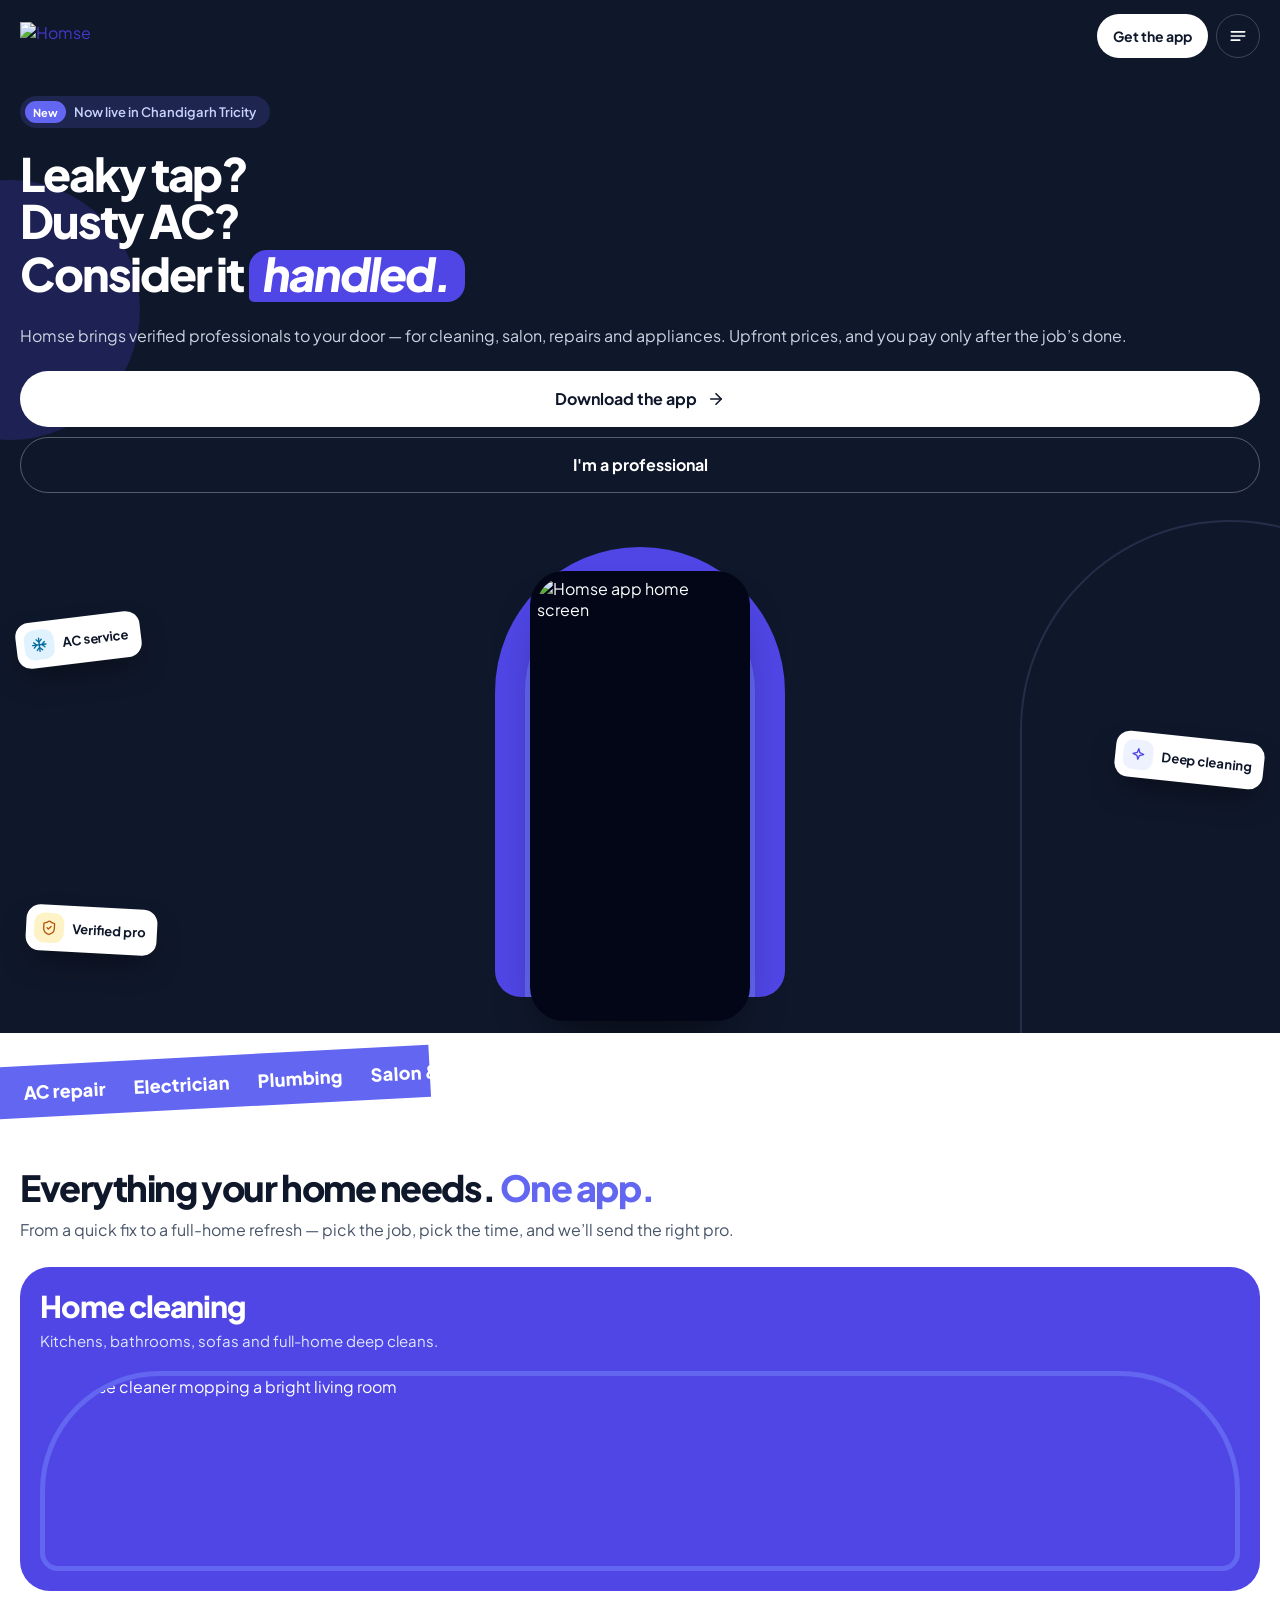
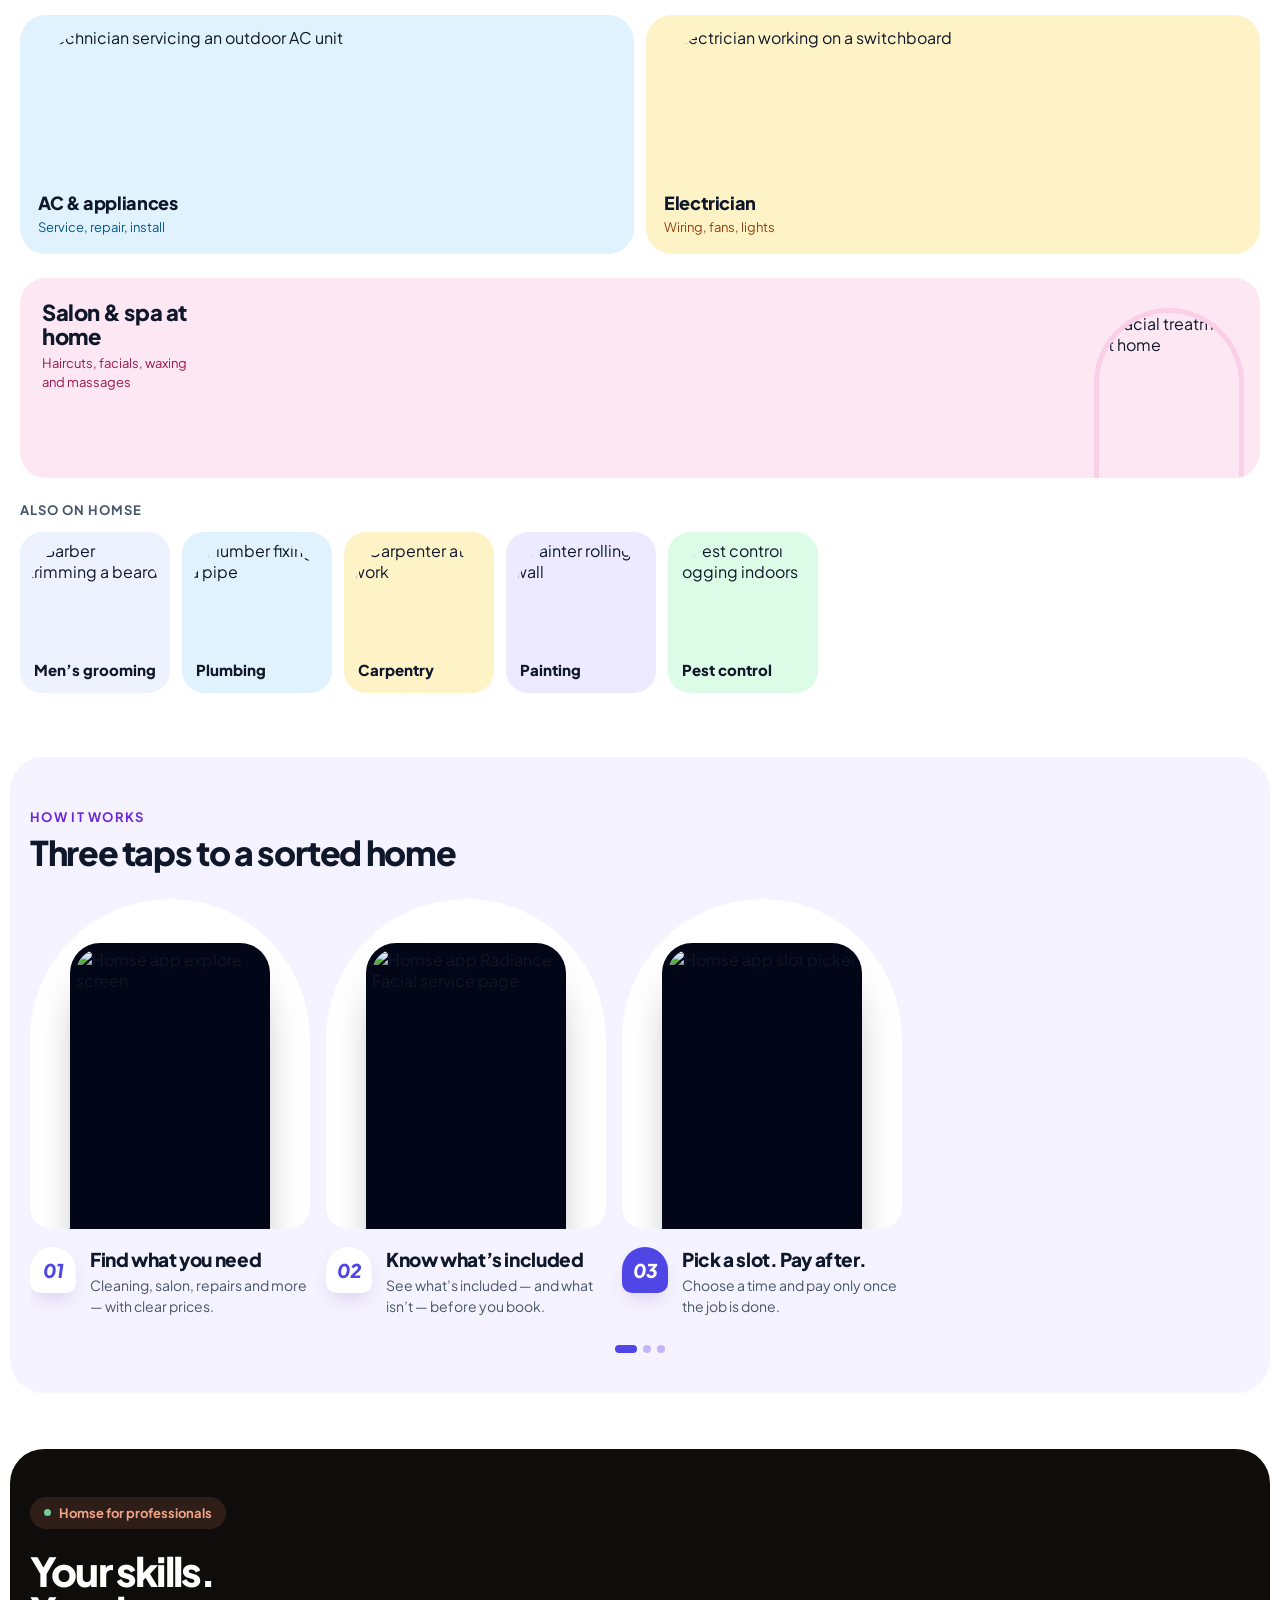
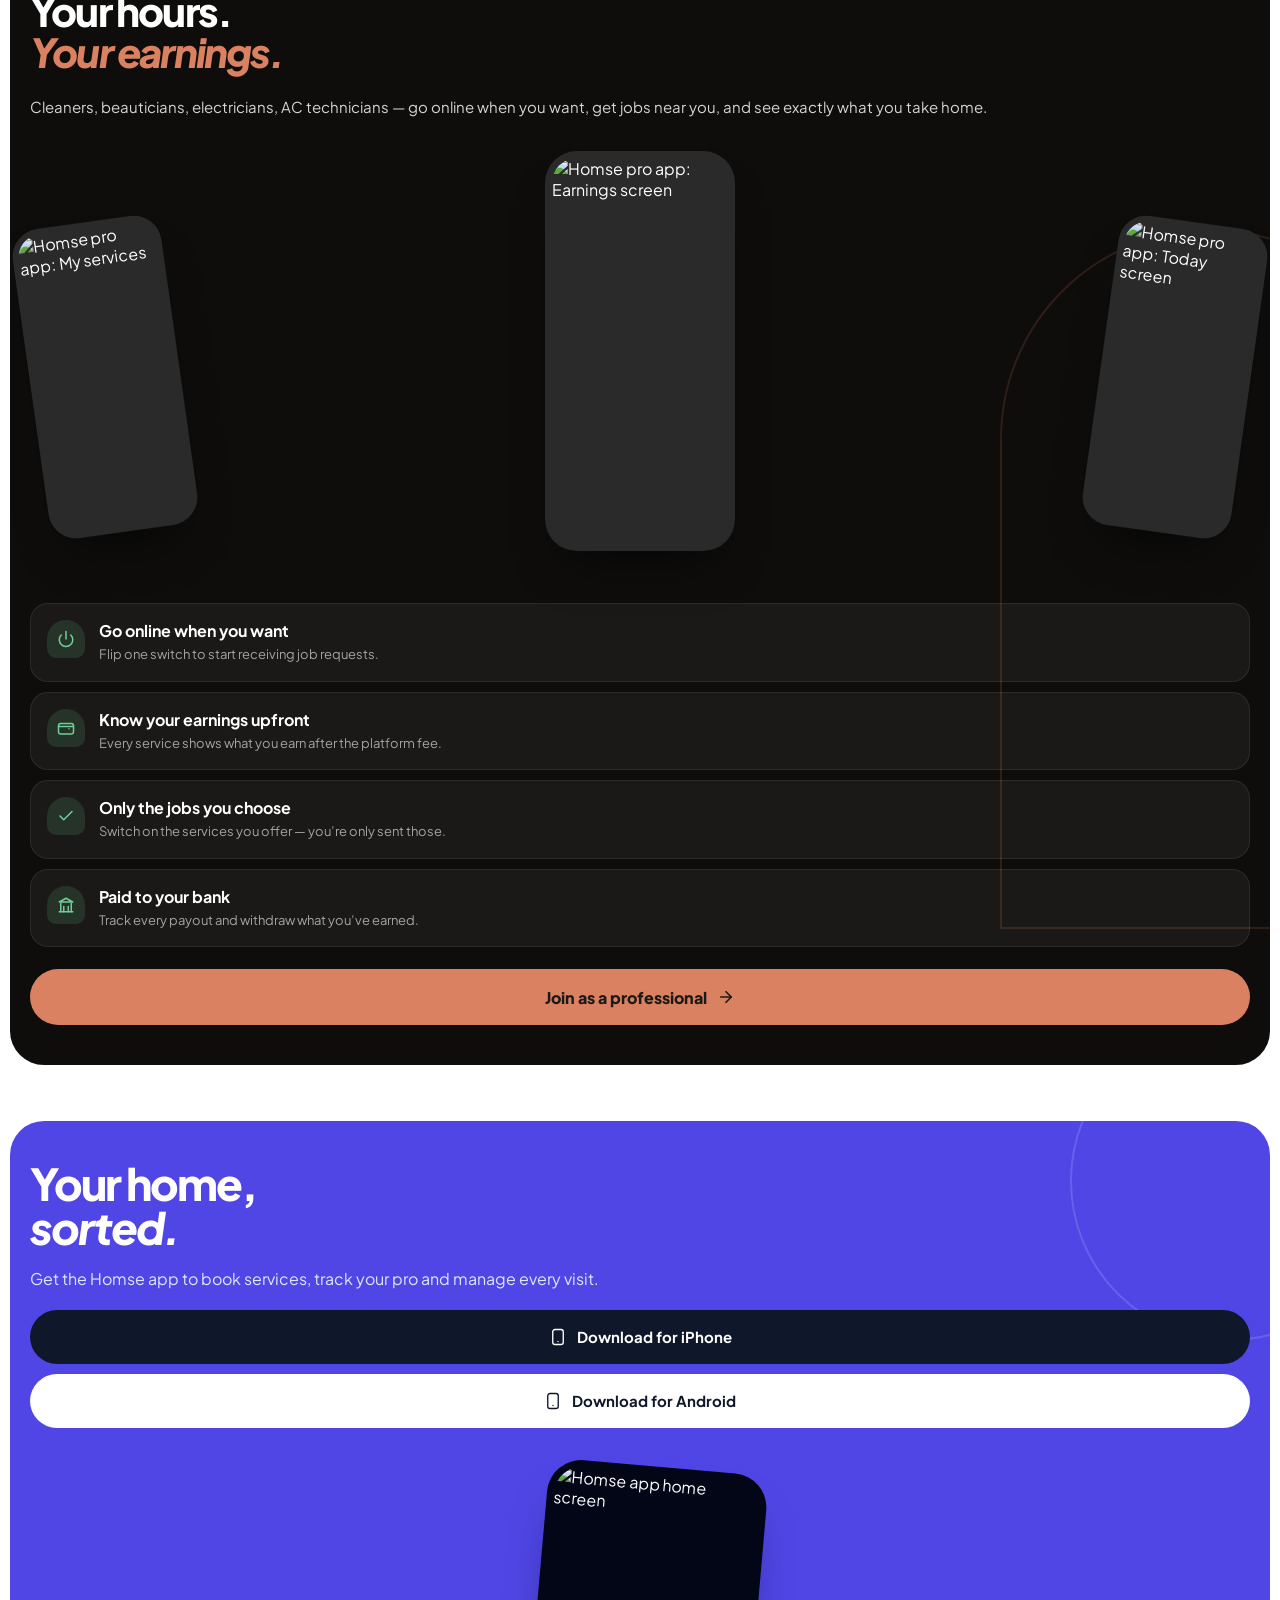
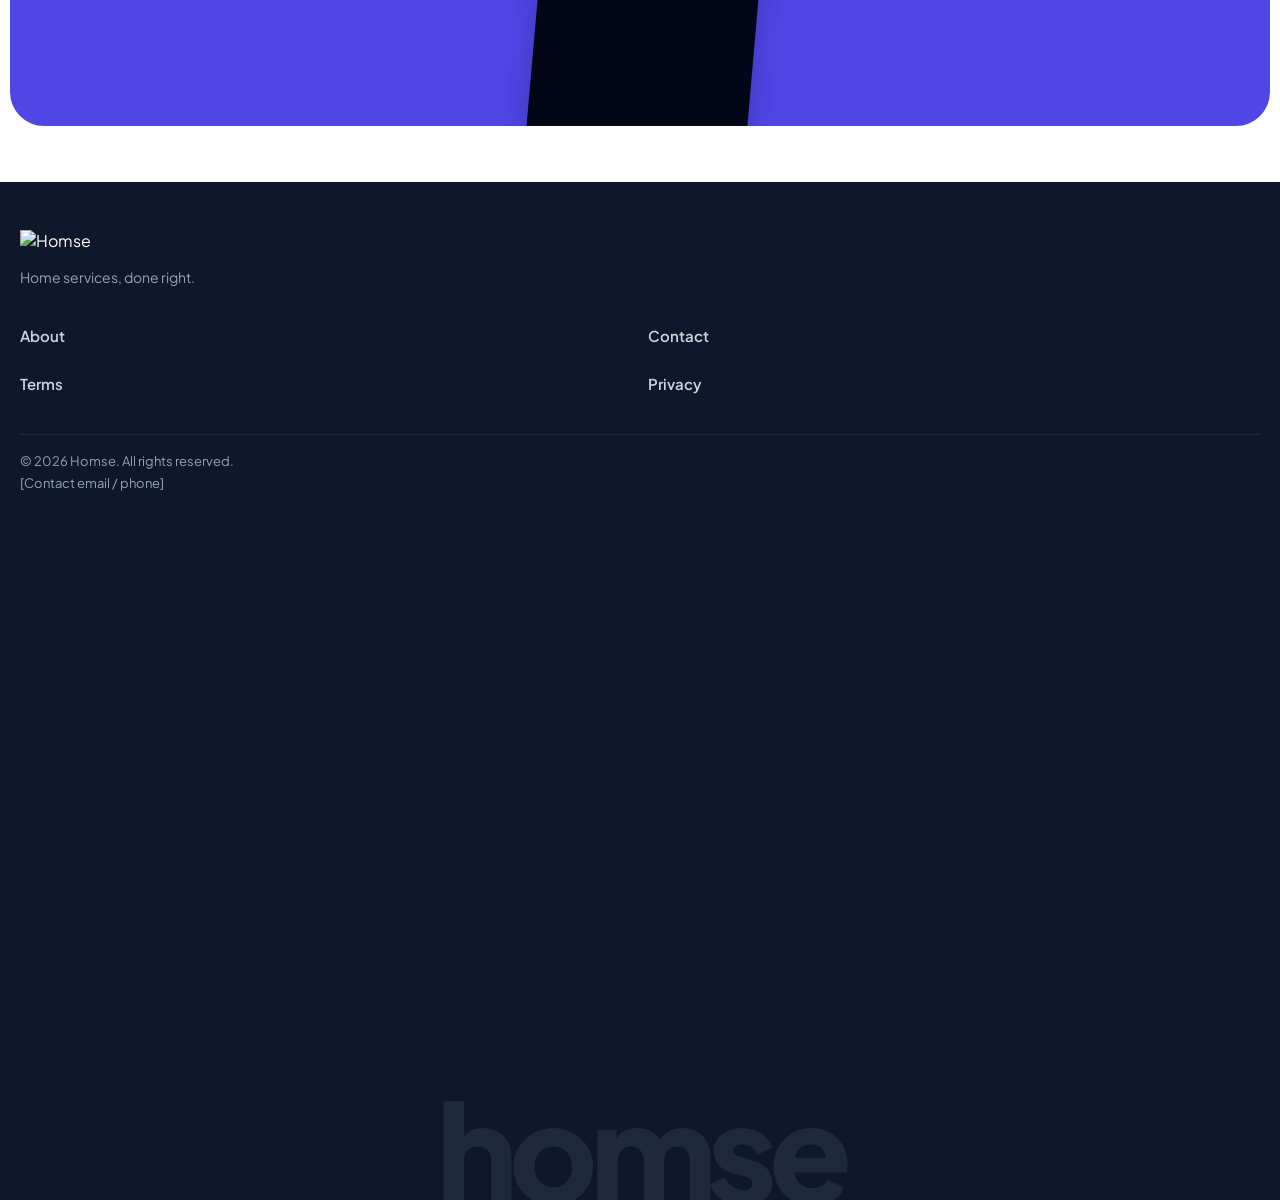
==== public/homse-mobile/index.html @ aaa44db5 "Changes" ====
<!doctype html><html lang="en"><head><meta charset="utf-8"><meta name="viewport" content="width=device-width,initial-scale=1"><title>Homse — Mobile landing page</title><link rel="preconnect" href="https://fonts.googleapis.com"><link rel="preconnect" href="https://fonts.gstatic.com" crossorigin><link href="https://fonts.googleapis.com/css2?family=Plus+Jakarta+Sans:ital,wght@0,400;0,500;0,600;0,700;0,800;1,800&display=swap" rel="stylesheet"><style>
*{box-sizing:border-box}html{scroll-behavior:smooth}body{margin:0;font-family:"Plus Jakarta Sans","Segoe UI",system-ui,sans-serif;color:#0F172A;background:#fff;-webkit-font-smoothing:antialiased}a{color:#4338CA;text-decoration:none}a:hover{color:#3730A3}button{font:inherit;cursor:pointer}@keyframes homseFloat{0%,100%{translate:0 0}50%{translate:0 -8px}}
.mobile-canvas{box-sizing:border-box}#top header{z-index:3}#mobile-menu{position:absolute;top:68px;right:20px;width:210px;padding:8px;background:#fff;border-radius:16px;box-shadow:0 16px 44px #02061766;z-index:10}#mobile-menu[hidden]{display:none}#mobile-menu a{display:block;padding:12px 14px;color:#0F172A;font-size:14px;font-weight:700;border-radius:9px}#mobile-menu a:hover{background:#EEF2FF}
#services>div:last-child>div:last-child{overflow-x:auto;scroll-snap-type:x mandatory;scrollbar-width:none}#services>div:last-child>div:last-child::-webkit-scrollbar,.steps-track::-webkit-scrollbar{display:none}#services>div:last-child>div:last-child>div{scroll-snap-align:start}.steps-track{overflow-x:auto;scroll-snap-type:x mandatory;scrollbar-width:none}.steps-track>div{scroll-snap-align:start}.step-dots{display:flex;gap:6px;justify-content:center;padding-right:20px}.step-dots button{width:8px;height:8px;border:0;border-radius:999px;background:#C4B5FD;padding:0;transition:width .2s,background .2s}.step-dots button[aria-current="true"]{width:22px;background:#4F46E5}
@media(max-width:389px){#top h1{font-size:clamp(37px,11.8vw,46px)!important}#top header{padding-inline:16px!important}#top>div:last-child{padding-inline:16px!important}#services{padding-inline:16px!important}#pro{padding-inline:16px!important}#services>div:nth-child(3)>div{padding-inline:8px!important}#services>div:nth-child(3) img{height:130px!important}}
@media(prefers-reduced-motion:reduce){html{scroll-behavior:auto}*{animation:none!important;transition:none!important}}
</style></head><body>
<div class="mobile-canvas" style="width: 100%; min-height: 6000px; display: flex; flex-direction: column; background: #ffffff; overflow: hidden">
<!-- HERO -->
<section id="top" style="position: relative; flex-shrink: 0; background: #0F172A; color: #ffffff; overflow: hidden; padding-bottom: 36px">
<div style="position: absolute; right: -160px; top: 520px; width: 420px; height: 700px; border-radius: 210px 210px 0 0; border: 2px solid rgba(165, 180, 252, 0.14)"></div>
<div style="position: absolute; left: -120px; top: 180px; width: 260px; height: 260px; border-radius: 50%; background: rgba(79, 70, 229, 0.22)"></div>
<header style="position: relative; height: 72px; display: flex; align-items: center; justify-content: space-between; padding: 0 20px">
<a href="#top" aria-label="Homse home" style="display: flex"><img src="/__l5e/assets-v1/8a8197bf-fa9d-4187-82f1-b33e60cff7be/4468044938d9e97dcfa164e74d49b330.png" alt="Homse" style="height: 28px; width: auto; display: block"></a>
<div style="display: flex; align-items: center; gap: 8px">
<a href="#app" style="display: flex; align-items: center; height: 44px; padding: 0 16px; border-radius: 999px; background: #ffffff; color: #0F172A; font-size: 14px; font-weight: 700">Get the app</a>
<button type="button" aria-label="Open menu" aria-expanded="false" aria-controls="mobile-menu" style="width: 44px; height: 44px; border-radius: 999px; border: 1px solid rgba(255, 255, 255, 0.2); background: transparent; color: #ffffff; display: flex; align-items: center; justify-content: center"><svg width="20" height="20" viewBox="0 0 24 24" fill="none" stroke="currentColor" stroke-width="2" stroke-linecap="round" aria-hidden="true"><path d="M4 7h16"></path><path d="M4 12h16"></path><path d="M4 17h10"></path></svg></button>
</div>
<nav id="mobile-menu" aria-label="Main menu" hidden><a href="#services">Services</a><a href="#how">How it works</a><a href="#pro">For professionals</a><a href="#app">Get the app</a></nav></header>
<div style="position: relative; display: flex; flex-direction: column; gap: 22px; padding: 24px 20px 0">
<div style="align-self: flex-start; display: flex; align-items: center; gap: 8px; height: 32px; padding: 0 14px 0 5px; border-radius: 999px; background: rgba(99, 102, 241, 0.18); color: #C7D2FE; font-size: 13px; font-weight: 600"><span style="height: 22px; padding: 0 8px; border-radius: 999px; background: #6366F1; color: #ffffff; font-size: 11px; font-weight: 700; display: flex; align-items: center">New</span><span>Now live in Chandigarh Tricity</span></div>
<h1 style="margin: 0; font-size: 46px; line-height: 1.02; font-weight: 800; letter-spacing: -0.045em">Leaky tap?<br>Dusty AC?<br>Consider it <span style="display: inline-block; margin-top: 6px; padding: 0 14px 5px; border-radius: 18px 18px 18px 5px; background: #4F46E5; font-style: italic">handled.</span></h1>
<p style="margin: 0; font-size: 16px; line-height: 1.55; color: #CBD5E1">Homse brings verified professionals to your door — for cleaning, salon, repairs and appliances. Upfront prices, and you pay only after the job’s done.</p>
<div style="display: flex; flex-direction: column; gap: 10px">
<a href="#app" style="display: flex; align-items: center; justify-content: center; gap: 10px; height: 56px; border-radius: 999px; background: #ffffff; color: #0F172A; font-size: 16px; font-weight: 700">Download the app<svg width="18" height="18" viewBox="0 0 24 24" fill="none" stroke="currentColor" stroke-width="2.2" stroke-linecap="round" stroke-linejoin="round" aria-hidden="true"><path d="M5 12h14"></path><path d="m12 5 7 7-7 7"></path></svg></a>
<a href="#pro" style="display: flex; align-items: center; justify-content: center; height: 56px; border-radius: 999px; border: 1.5px solid rgba(255, 255, 255, 0.3); color: #ffffff; font-size: 16px; font-weight: 700">I'm a professional</a>
</div>
<div style="position: relative; height: 470px; margin-top: 12px">
<div style="position: absolute; left: 50%; translate: -50% 0; top: 20px; width: 290px; height: 450px; border-radius: 145px 145px 26px 26px; background: #4F46E5; overflow: hidden"><div style="position: absolute; left: 30px; top: 30px; width: 230px; height: 440px; border-radius: 115px 115px 16px 16px; background: #6366F1"></div></div>
<div style="position: absolute; left: 50%; translate: -50% 0; top: 44px; width: 220px; height: 450px; border-radius: 34px; background: #020617; padding: 7px; box-sizing: border-box; box-shadow: 0 30px 50px -24px rgba(0, 0, 0, 0.6)"><img src="/__l5e/assets-v1/d7c7114a-250b-4c41-bf2b-32d9bb3d12e5/dde95e48de25c603c8540e52745d9072.jpg" alt="Homse app home screen" style="display: block; width: 100%; height: 100%; object-fit: cover; object-position: top; border-radius: 27px"></div>
<div style="position: absolute; left: -4px; top: 90px; rotate: -7deg; animation: homseFloat 6s ease-in-out infinite; display: flex; align-items: center; gap: 8px; padding: 8px 12px 8px 8px; border-radius: 14px; background: #ffffff; color: #0F172A; box-shadow: 0 14px 30px -10px rgba(0, 0, 0, 0.5)"><span style="width: 30px; height: 30px; border-radius: 10px; background: #E0F2FE; color: #0369A1; display: flex; align-items: center; justify-content: center"><svg width="16" height="16" viewBox="0 0 24 24" fill="none" stroke="currentColor" stroke-width="2" stroke-linecap="round" stroke-linejoin="round" aria-hidden="true"><path d="M2 12h20"></path><path d="M12 2v20"></path><path d="m20 16-4-4 4-4"></path><path d="m4 8 4 4-4 4"></path><path d="m16 4-4 4-4-4"></path><path d="m8 20 4-4 4 4"></path></svg></span><span style="font-size: 13px; font-weight: 700">AC service</span></div>
<div style="position: absolute; right: -4px; top: 210px; rotate: 6deg; animation: homseFloat 7s ease-in-out infinite; display: flex; align-items: center; gap: 8px; padding: 8px 12px 8px 8px; border-radius: 14px; background: #ffffff; color: #0F172A; box-shadow: 0 14px 30px -10px rgba(0, 0, 0, 0.5)"><span style="width: 30px; height: 30px; border-radius: 10px; background: #EEF2FF; color: #4F46E5; display: flex; align-items: center; justify-content: center"><svg width="16" height="16" viewBox="0 0 24 24" fill="none" stroke="currentColor" stroke-width="2" stroke-linecap="round" stroke-linejoin="round" aria-hidden="true"><path d="M12 3l1.9 5.8L20 11l-6.1 2.2L12 19l-1.9-5.8L4 11l6.1-2.2z"></path></svg></span><span style="font-size: 13px; font-weight: 700">Deep cleaning</span></div>
<div style="position: absolute; left: 6px; top: 380px; rotate: 3deg; display: flex; align-items: center; gap: 8px; padding: 8px 12px 8px 8px; border-radius: 14px; background: #ffffff; color: #0F172A; box-shadow: 0 14px 30px -10px rgba(0, 0, 0, 0.5)"><span style="width: 30px; height: 30px; border-radius: 10px; background: #FEF3C7; color: #B45309; display: flex; align-items: center; justify-content: center"><svg width="16" height="16" viewBox="0 0 24 24" fill="none" stroke="currentColor" stroke-width="2" stroke-linecap="round" stroke-linejoin="round" aria-hidden="true"><path d="M20 13c0 5-3.5 7.5-7.66 8.95a1 1 0 0 1-.67-.01C7.5 20.5 4 18 4 13V6a1 1 0 0 1 1-1c2 0 4.5-1.2 6.24-2.72a1.17 1.17 0 0 1 1.52 0C14.51 3.81 17 5 19 5a1 1 0 0 1 1 1z"></path><path d="m9 12 2 2 4-4"></path></svg></span><span style="font-size: 13px; font-weight: 700">Verified pro</span></div>
</div>
</div>
</section>
<!-- BAND -->
<section aria-label="Services we offer" style="position: relative; flex-shrink: 0; height: 96px">
<div style="position: absolute; left: -40px; top: 24px; width: 470px; height: 52px; rotate: -3deg; background: #6366F1; color: #ffffff; display: flex; align-items: center; justify-content: center; gap: 14px; font-size: 18px; font-weight: 800; white-space: nowrap"><span>Cleaning</span><svg width="14" height="14" viewBox="0 0 24 24" fill="#C7D2FE" aria-hidden="true"><path d="M12 0l3 9 9 3-9 3-3 9-3-9-9-3 9-3z"></path></svg><span>AC repair</span><svg width="14" height="14" viewBox="0 0 24 24" fill="#C7D2FE" aria-hidden="true"><path d="M12 0l3 9 9 3-9 3-3 9-3-9-9-3 9-3z"></path></svg><span>Electrician</span><svg width="14" height="14" viewBox="0 0 24 24" fill="#C7D2FE" aria-hidden="true"><path d="M12 0l3 9 9 3-9 3-3 9-3-9-9-3 9-3z"></path></svg><span>Plumbing</span><svg width="14" height="14" viewBox="0 0 24 24" fill="#C7D2FE" aria-hidden="true"><path d="M12 0l3 9 9 3-9 3-3 9-3-9-9-3 9-3z"></path></svg><span>Salon &amp; spa</span></div>
</section>
<!-- SERVICES -->
<section id="services" style="flex-shrink: 0; display: flex; flex-direction: column; gap: 24px; padding: 40px 20px 64px">
<div style="display: flex; flex-direction: column; gap: 12px">
<h2 style="margin: 0; font-size: 36px; line-height: 1.04; font-weight: 800; letter-spacing: -0.04em">Everything your home needs. <span style="color: #6366F1">One app.</span></h2>
<p style="margin: 0; font-size: 16px; line-height: 1.55; color: #475569">From a quick fix to a full-home refresh — pick the job, pick the time, and we’ll send the right pro.</p>
</div>
<div style="border-radius: 30px; background: #4F46E5; color: #ffffff; padding: 24px 20px 20px; display: flex; flex-direction: column; gap: 18px">
<div style="display: flex; flex-direction: column; gap: 8px"><div style="font-size: 30px; line-height: 1.05; font-weight: 800; letter-spacing: -0.03em">Home cleaning</div><div style="font-size: 15px; line-height: 1.5; color: #E0E7FF">Kitchens, bathrooms, sofas and full-home deep cleans.</div></div>
<img src="/__l5e/assets-v1/f5ac1b73-39c7-4eb1-b768-2089cc66a50b/505793fa052c9ae511a88846f53ed36c.jpg" alt="Homse cleaner mopping a bright living room" style="width: 100%; height: 200px; object-fit: cover; border-radius: 120px 120px 18px 18px; border: 5px solid #6366F1; box-sizing: border-box; display: block">
</div>
<div style="display: grid; grid-template-columns: repeat(2, minmax(0, 1fr)); gap: 12px">
<div style="position: relative; overflow: hidden; border-radius: 26px; background: #E0F2FE; padding: 12px 12px 18px; display: flex; flex-direction: column; gap: 14px">
<img src="/__l5e/assets-v1/75be152a-081b-4ff6-bb79-e4560998d835/11399d321781d8ff960a5b04a5c34477.jpg" alt="Technician servicing an outdoor AC unit" style="width: 100%; height: 150px; object-fit: cover; border-radius: 75px 75px 14px 14px; display: block">
<div style="display: flex; flex-direction: column; gap: 4px; padding: 0 6px"><div style="font-size: 18px; font-weight: 800; letter-spacing: -0.02em">AC &amp; appliances</div><div style="font-size: 13px; line-height: 1.4; color: #075985">Service, repair, install</div></div>
</div>
<div style="position: relative; overflow: hidden; border-radius: 26px; background: #FEF3C7; padding: 12px 12px 18px; display: flex; flex-direction: column; gap: 14px">
<img src="/__l5e/assets-v1/f8696db9-db8b-4afd-bd27-c805be64e48b/36127bd099ea9d2e5189b01404e08f90.jpg" alt="Electrician working on a switchboard" style="width: 100%; height: 150px; object-fit: cover; border-radius: 75px 75px 14px 14px; display: block">
<div style="display: flex; flex-direction: column; gap: 4px; padding: 0 6px"><div style="font-size: 18px; font-weight: 800; letter-spacing: -0.02em">Electrician</div><div style="font-size: 13px; line-height: 1.4; color: #92400E">Wiring, fans, lights</div></div>
</div>
</div>
<div style="position: relative; overflow: hidden; height: 200px; border-radius: 26px; background: #FCE7F3; padding: 22px; box-sizing: border-box">
<img src="/__l5e/assets-v1/4880cf8a-b83d-4d22-a57e-ac6926660a4e/283fc07b893bb1eee1931744a73ef659.jpg" alt="Facial treatment at home" style="position: absolute; right: 16px; bottom: 0; width: 150px; height: 170px; object-fit: cover; object-position: 30% center; border-radius: 75px 75px 0 0; border: 5px solid #FBCFE8; border-bottom: 0; box-sizing: border-box">
<div style="position: relative; display: flex; flex-direction: column; gap: 6px; max-width: 160px"><div style="font-size: 22px; line-height: 1.1; font-weight: 800; letter-spacing: -0.02em">Salon &amp; spa at home</div><div style="font-size: 13px; line-height: 1.45; color: #9D174D">Haircuts, facials, waxing and massages</div></div>
</div>
<div style="display: flex; flex-direction: column; gap: 14px">
<div style="font-size: 13px; font-weight: 700; color: #475569; letter-spacing: 0.08em; text-transform: uppercase">Also on Homse</div>
<div style="display: flex; gap: 12px; margin-right: -20px"><div style="width: 150px; flex-shrink: 0; display: flex; flex-direction: column; gap: 10px; padding: 8px 8px 14px; border-radius: 22px; background: #EEF2FF"><img src="/__l5e/assets-v1/027e7260-d6ec-415c-a60f-19a80964cd59/8c3e70c3b0ff318d30ae511d5f1946f5.jpg" alt="Barber trimming a beard" style="width: 100%; height: 110px; object-fit: cover; border-radius: 60px 60px 12px 12px; display: block"><div style="padding: 0 6px; font-size: 15px; font-weight: 800">Men’s grooming</div></div><div style="width: 150px; flex-shrink: 0; display: flex; flex-direction: column; gap: 10px; padding: 8px 8px 14px; border-radius: 22px; background: #E0F2FE"><img src="/__l5e/assets-v1/8ade265f-5f59-4c31-9efa-6dddc7f7b590/be1323cdd6e8460ab8042348fdcd4076.jpg" alt="Plumber fixing a pipe" style="width: 100%; height: 110px; object-fit: cover; border-radius: 60px 60px 12px 12px; display: block"><div style="padding: 0 6px; font-size: 15px; font-weight: 800">Plumbing</div></div><div style="width: 150px; flex-shrink: 0; display: flex; flex-direction: column; gap: 10px; padding: 8px 8px 14px; border-radius: 22px; background: #FEF3C7"><img src="/__l5e/assets-v1/30c2a382-cdec-41cb-acc9-3de3517cd948/f8e39bd90a6ac1c55227ec1bfa849fb6.jpg" alt="Carpenter at work" style="width: 100%; height: 110px; object-fit: cover; border-radius: 60px 60px 12px 12px; display: block"><div style="padding: 0 6px; font-size: 15px; font-weight: 800">Carpentry</div></div><div style="width: 150px; flex-shrink: 0; display: flex; flex-direction: column; gap: 10px; padding: 8px 8px 14px; border-radius: 22px; background: #EDE9FE"><img src="/__l5e/assets-v1/6f3c1993-6d82-4476-aad4-303bbb2efdbf/69e997e817b77b47298ab5c4800f0542.jpg" alt="Painter rolling a wall" style="width: 100%; height: 110px; object-fit: cover; border-radius: 60px 60px 12px 12px; display: block"><div style="padding: 0 6px; font-size: 15px; font-weight: 800">Painting</div></div><div style="width: 150px; flex-shrink: 0; display: flex; flex-direction: column; gap: 10px; padding: 8px 8px 14px; border-radius: 22px; background: #DCFCE7"><img src="/__l5e/assets-v1/6be8b1e4-8d1d-463f-83cf-dd67ab29db41/6842154c31dd83d20a9b74cb9f011082.jpg" alt="Pest control fogging indoors" style="width: 100%; height: 110px; object-fit: cover; border-radius: 60px 60px 12px 12px; display: block"><div style="padding: 0 6px; font-size: 15px; font-weight: 800">Pest control</div></div></div>
</div>
</section>
<!-- HOW IT WORKS -->
<section id="how" style="flex-shrink: 0; margin: 0 10px; padding: 52px 0 40px 20px; border-radius: 34px; background: #F5F3FF; display: flex; flex-direction: column; gap: 28px; overflow: hidden">
<div style="display: flex; flex-direction: column; gap: 10px; padding-right: 20px">
<div style="font-size: 13px; font-weight: 700; color: #6D28D9; letter-spacing: 0.1em; text-transform: uppercase">How it works</div>
<h2 style="margin: 0; font-size: 34px; line-height: 1.05; font-weight: 800; letter-spacing: -0.04em">Three taps to a sorted home</h2>
</div>
<div class="steps-track" style="display: flex; gap: 16px"><div style="width: 280px; flex-shrink: 0; display: flex; flex-direction: column; gap: 18px">
<div style="position: relative; height: 330px; border-radius: 140px 140px 22px 22px; background: #ffffff; overflow: hidden"><div style="position: absolute; left: 40px; top: 44px; width: 200px; height: 420px; border-radius: 30px; background: #020617; padding: 6px; box-sizing: border-box; box-shadow: 0 30px 50px -24px rgba(0, 0, 0, 0.6)"><img src="/__l5e/assets-v1/e433152d-29be-48da-bb27-4390f89b2bae/b9f46d302d469f90948c00941465092e.jpg" alt="Homse app explore screen" style="display: block; width: 100%; height: 100%; object-fit: cover; object-position: top; border-radius: 24px"></div></div>
<div style="display: flex; gap: 14px; align-items: flex-start">
<div style="width: 46px; height: 46px; flex-shrink: 0; border-radius: 23px 23px 10px 10px; background: #ffffff; box-shadow: 0 10px 24px -12px rgba(76, 29, 149, 0.45); display: flex; align-items: center; justify-content: center; font-size: 19px; font-weight: 800; font-style: italic; color: #4F46E5">01</div>
<div style="display: flex; flex-direction: column; gap: 4px"><div style="font-size: 19px; font-weight: 800; letter-spacing: -0.02em">Find what you need</div><div style="font-size: 14px; line-height: 1.5; color: #475569">Cleaning, salon, repairs and more — with clear prices.</div></div>
</div>
</div><div style="width: 280px; flex-shrink: 0; display: flex; flex-direction: column; gap: 18px">
<div style="position: relative; height: 330px; border-radius: 140px 140px 22px 22px; background: #ffffff; overflow: hidden"><div style="position: absolute; left: 40px; top: 44px; width: 200px; height: 420px; border-radius: 30px; background: #020617; padding: 6px; box-sizing: border-box; box-shadow: 0 30px 50px -24px rgba(0, 0, 0, 0.6)"><img src="/__l5e/assets-v1/c5f966ca-2ad3-4b9e-8e53-f3e1ae4fbe99/d6b85905c2b8b79a021dbf1ac44586df.jpg" alt="Homse app Radiance Facial service page" style="display: block; width: 100%; height: 100%; object-fit: cover; object-position: top; border-radius: 24px"></div></div>
<div style="display: flex; gap: 14px; align-items: flex-start">
<div style="width: 46px; height: 46px; flex-shrink: 0; border-radius: 23px 23px 10px 10px; background: #ffffff; box-shadow: 0 10px 24px -12px rgba(76, 29, 149, 0.45); display: flex; align-items: center; justify-content: center; font-size: 19px; font-weight: 800; font-style: italic; color: #4F46E5">02</div>
<div style="display: flex; flex-direction: column; gap: 4px"><div style="font-size: 19px; font-weight: 800; letter-spacing: -0.02em">Know what’s included</div><div style="font-size: 14px; line-height: 1.5; color: #475569">See what’s included — and what isn’t — before you book.</div></div>
</div>
</div><div style="width: 280px; flex-shrink: 0; display: flex; flex-direction: column; gap: 18px">
<div style="position: relative; height: 330px; border-radius: 140px 140px 22px 22px; background: #ffffff; overflow: hidden"><div style="position: absolute; left: 40px; top: 44px; width: 200px; height: 420px; border-radius: 30px; background: #020617; padding: 6px; box-sizing: border-box; box-shadow: 0 30px 50px -24px rgba(0, 0, 0, 0.6)"><img src="/__l5e/assets-v1/64840f8e-a969-40db-917e-b5c7b61729b2/0e45fa4efcd3ba7c35b54611537d3149.jpg" alt="Homse app slot picker" style="display: block; width: 100%; height: 100%; object-fit: cover; object-position: top; border-radius: 24px"></div></div>
<div style="display: flex; gap: 14px; align-items: flex-start">
<div style="width: 46px; height: 46px; flex-shrink: 0; border-radius: 23px 23px 10px 10px; background: #4F46E5; box-shadow: 0 10px 24px -12px rgba(76, 29, 149, 0.45); display: flex; align-items: center; justify-content: center; font-size: 19px; font-weight: 800; font-style: italic; color: #ffffff">03</div>
<div style="display: flex; flex-direction: column; gap: 4px"><div style="font-size: 19px; font-weight: 800; letter-spacing: -0.02em">Pick a slot. Pay after.</div><div style="font-size: 14px; line-height: 1.5; color: #475569">Choose a time and pay only once the job is done.</div></div>
</div>
</div></div>
<div class="step-dots" aria-label="Steps"><button aria-label="Show step 1" aria-current="true"></button><button aria-label="Show step 2"></button><button aria-label="Show step 3"></button></div>
</section>
<!-- FOR PROFESSIONALS -->
<section id="pro" style="flex-shrink: 0; position: relative; overflow: hidden; margin: 56px 10px 0; padding: 48px 20px 40px; border-radius: 34px; background: #0E0D0C; color: #ffffff; display: flex; flex-direction: column; gap: 22px">
<div style="position: absolute; right: -150px; top: 380px; width: 420px; height: 700px; border-radius: 210px 210px 0 0; border: 2px solid rgba(217, 119, 87, 0.16)"></div>
<div style="position: relative; align-self: flex-start; display: flex; align-items: center; gap: 8px; height: 32px; padding: 0 14px; border-radius: 999px; background: rgba(217, 119, 87, 0.16); color: #F0A488; font-size: 13px; font-weight: 700"><span style="width: 7px; height: 7px; border-radius: 50%; background: #6FCF97"></span>Homse for professionals</div>
<h2 style="position: relative; margin: 0; font-size: 40px; line-height: 1.02; font-weight: 800; letter-spacing: -0.045em">Your skills.<br>Your hours.<br><span style="color: #D98160; font-style: italic">Your earnings.</span></h2>
<p style="position: relative; margin: 0; font-size: 15px; line-height: 1.6; color: #D6D3D1">Cleaners, beauticians, electricians, AC technicians — go online when you want, get jobs near you, and see exactly what you take home.</p>
<div style="position: relative; height: 440px">
<div style="position: absolute; left: 0; top: 80px; rotate: -8deg; width: 150px; height: 312px; border-radius: 28px; background: #2A2A2A; padding: 6px; box-sizing: border-box; box-shadow: 0 30px 50px -24px rgba(0, 0, 0, 0.6)"><img src="/__l5e/assets-v1/90b648fa-b07f-4d36-8a6f-5d015ccecb16/a9bda7e5aaa29abf0926e335208c7803.jpg" alt="Homse pro app: My services" style="display: block; width: 100%; height: 100%; object-fit: cover; object-position: top; border-radius: 22px"></div>
<div style="position: absolute; right: 0; top: 80px; rotate: 8deg; width: 150px; height: 312px; border-radius: 28px; background: #2A2A2A; padding: 6px; box-sizing: border-box; box-shadow: 0 30px 50px -24px rgba(0, 0, 0, 0.6)"><img src="/__l5e/assets-v1/ec85fd10-fb84-424f-bca9-371d111613ce/e07bbe3a7813a13945bd775aee081e74.jpg" alt="Homse pro app: Today screen" style="display: block; width: 100%; height: 100%; object-fit: cover; object-position: top; border-radius: 22px"></div>
<div style="position: absolute; left: 50%; translate: -50% 0; top: 10px; z-index: 2; width: 190px; height: 400px; border-radius: 32px; background: #2A2A2A; padding: 7px; box-sizing: border-box; box-shadow: 0 30px 50px -24px rgba(0, 0, 0, 0.6)"><img src="/__l5e/assets-v1/b14b0e5c-1efa-43b0-8052-619196d6d92b/10b0dd38964facd111cb73cff3d011a7.jpg" alt="Homse pro app: Earnings screen" style="display: block; width: 100%; height: 100%; object-fit: cover; object-position: top; border-radius: 25px"></div>
</div>
<div style="position: relative; display: flex; flex-direction: column; gap: 10px"><div style="display: flex; gap: 14px; align-items: flex-start; padding: 16px; border-radius: 18px; background: rgba(255, 255, 255, 0.05); border: 1px solid rgba(255, 255, 255, 0.08)">
<div style="width: 38px; height: 38px; flex-shrink: 0; border-radius: 19px 19px 9px 9px; background: rgba(95, 184, 130, 0.16); color: #6FCF97; display: flex; align-items: center; justify-content: center"><svg width="18" height="18" viewBox="0 0 24 24" fill="none" stroke="currentColor" stroke-width="2" stroke-linecap="round" stroke-linejoin="round" aria-hidden="true"><path d="M12 2v10"></path><path d="M18.4 6.6a9 9 0 1 1-12.77.04"></path></svg></div>
<div style="display: flex; flex-direction: column; gap: 4px"><div style="font-size: 16px; font-weight: 700; color: #ffffff">Go online when you want</div><div style="font-size: 13px; line-height: 1.5; color: #A8A29E">Flip one switch to start receiving job requests.</div></div>
</div><div style="display: flex; gap: 14px; align-items: flex-start; padding: 16px; border-radius: 18px; background: rgba(255, 255, 255, 0.05); border: 1px solid rgba(255, 255, 255, 0.08)">
<div style="width: 38px; height: 38px; flex-shrink: 0; border-radius: 19px 19px 9px 9px; background: rgba(95, 184, 130, 0.16); color: #6FCF97; display: flex; align-items: center; justify-content: center"><svg width="18" height="18" viewBox="0 0 24 24" fill="none" stroke="currentColor" stroke-width="2" stroke-linecap="round" stroke-linejoin="round" aria-hidden="true"><rect x="2" y="6" width="20" height="14" rx="3"></rect><path d="M16 13h.01"></path><path d="M2 10h20"></path></svg></div>
<div style="display: flex; flex-direction: column; gap: 4px"><div style="font-size: 16px; font-weight: 700; color: #ffffff">Know your earnings upfront</div><div style="font-size: 13px; line-height: 1.5; color: #A8A29E">Every service shows what you earn after the platform fee.</div></div>
</div><div style="display: flex; gap: 14px; align-items: flex-start; padding: 16px; border-radius: 18px; background: rgba(255, 255, 255, 0.05); border: 1px solid rgba(255, 255, 255, 0.08)">
<div style="width: 38px; height: 38px; flex-shrink: 0; border-radius: 19px 19px 9px 9px; background: rgba(95, 184, 130, 0.16); color: #6FCF97; display: flex; align-items: center; justify-content: center"><svg width="18" height="18" viewBox="0 0 24 24" fill="none" stroke="currentColor" stroke-width="2" stroke-linecap="round" stroke-linejoin="round" aria-hidden="true"><path d="M20 6 9 17l-5-5"></path></svg></div>
<div style="display: flex; flex-direction: column; gap: 4px"><div style="font-size: 16px; font-weight: 700; color: #ffffff">Only the jobs you choose</div><div style="font-size: 13px; line-height: 1.5; color: #A8A29E">Switch on the services you offer — you’re only sent those.</div></div>
</div><div style="display: flex; gap: 14px; align-items: flex-start; padding: 16px; border-radius: 18px; background: rgba(255, 255, 255, 0.05); border: 1px solid rgba(255, 255, 255, 0.08)">
<div style="width: 38px; height: 38px; flex-shrink: 0; border-radius: 19px 19px 9px 9px; background: rgba(95, 184, 130, 0.16); color: #6FCF97; display: flex; align-items: center; justify-content: center"><svg width="18" height="18" viewBox="0 0 24 24" fill="none" stroke="currentColor" stroke-width="2" stroke-linecap="round" stroke-linejoin="round" aria-hidden="true"><path d="M3 21h18"></path><path d="M5 21V10"></path><path d="M19 21V10"></path><path d="M12 3 3 8h18z"></path><path d="M9 21v-7"></path><path d="M15 21v-7"></path></svg></div>
<div style="display: flex; flex-direction: column; gap: 4px"><div style="font-size: 16px; font-weight: 700; color: #ffffff">Paid to your bank</div><div style="font-size: 13px; line-height: 1.5; color: #A8A29E">Track every payout and withdraw what you’ve earned.</div></div>
</div></div>
<a href="#pro" style="position: relative; display: flex; align-items: center; justify-content: center; gap: 10px; height: 56px; border-radius: 999px; background: #D98160; color: #1C1917; font-size: 16px; font-weight: 800">Join as a professional<svg width="18" height="18" viewBox="0 0 24 24" fill="none" stroke="currentColor" stroke-width="2.2" stroke-linecap="round" stroke-linejoin="round" aria-hidden="true"><path d="M5 12h14"></path><path d="m12 5 7 7-7 7"></path></svg></a>
</section>
<!-- GET THE APP -->
<section id="app" style="flex-shrink: 0; padding: 56px 10px 56px">
<div style="position: relative; overflow: hidden; border-radius: 34px; background: #4F46E5; color: #ffffff; padding: 40px 20px 0; display: flex; flex-direction: column; gap: 18px">
<div style="position: absolute; right: -120px; top: -100px; width: 320px; height: 320px; border-radius: 50%; border: 2px solid rgba(255, 255, 255, 0.14)"></div>
<h2 style="position: relative; margin: 0; font-size: 44px; line-height: 1; font-weight: 800; letter-spacing: -0.045em">Your home,<br><span style="font-style: italic">sorted.</span></h2>
<p style="position: relative; margin: 0; font-size: 16px; line-height: 1.55; color: #E0E7FF">Get the Homse app to book services, track your pro and manage every visit.</p>
<div style="position: relative; display: flex; flex-direction: column; gap: 10px">
<a href="#app" style="display: flex; align-items: center; justify-content: center; gap: 10px; height: 54px; border-radius: 999px; background: #0F172A; color: #ffffff; font-size: 15px; font-weight: 700"><svg width="18" height="18" viewBox="0 0 24 24" fill="none" stroke="currentColor" stroke-width="1.8" stroke-linecap="round" stroke-linejoin="round" aria-hidden="true"><rect x="5" y="2" width="14" height="20" rx="3"></rect><path d="M12 18h.01"></path></svg>Download for iPhone</a>
<a href="#app" style="display: flex; align-items: center; justify-content: center; gap: 10px; height: 54px; border-radius: 999px; background: #ffffff; color: #0F172A; font-size: 15px; font-weight: 700"><svg width="18" height="18" viewBox="0 0 24 24" fill="none" stroke="currentColor" stroke-width="1.8" stroke-linecap="round" stroke-linejoin="round" aria-hidden="true"><rect x="5" y="2" width="14" height="20" rx="3"></rect><path d="M12 18h.01"></path></svg>Download for Android</a>
</div>
<div style="position: relative; height: 270px; margin-top: 10px"><div style="position: absolute; left: 50%; translate: -50% 0; top: 10px; rotate: 5deg; width: 220px; height: 450px; border-radius: 34px; background: #020617; padding: 7px; box-sizing: border-box; box-shadow: 0 30px 50px -24px rgba(0, 0, 0, 0.6)"><img src="/__l5e/assets-v1/d7c7114a-250b-4c41-bf2b-32d9bb3d12e5/dde95e48de25c603c8540e52745d9072.jpg" alt="Homse app home screen" style="display: block; width: 100%; height: 100%; object-fit: cover; object-position: top; border-radius: 27px"></div></div>
</div>
</section>
<!-- FOOTER -->
<footer style="flex-grow: 1; position: relative; overflow: hidden; background: #0F172A; color: #ffffff; display: flex; flex-direction: column; gap: 28px; padding: 48px 20px 0">
<div style="display: flex; flex-direction: column; gap: 10px"><img src="/__l5e/assets-v1/8a8197bf-fa9d-4187-82f1-b33e60cff7be/4468044938d9e97dcfa164e74d49b330.png" alt="Homse" style="height: 28px; width: auto; align-self: flex-start"><span style="font-size: 14px; color: #94A3B8">Home services, done right.</span></div>
<nav style="display: grid; grid-template-columns: repeat(2, minmax(0, 1fr)); gap: 4px 16px; font-size: 15px; font-weight: 600">
<a href="#top" style="display: flex; align-items: center; min-height: 44px; color: #CBD5E1">About</a>
<a href="#top" style="display: flex; align-items: center; min-height: 44px; color: #CBD5E1">Contact</a>
<a href="#top" style="display: flex; align-items: center; min-height: 44px; color: #CBD5E1">Terms</a>
<a href="#top" style="display: flex; align-items: center; min-height: 44px; color: #CBD5E1">Privacy</a>
</nav>
<div style="display: flex; flex-direction: column; gap: 6px; padding-top: 18px; border-top: 1px solid #1E293B; font-size: 13px; color: #94A3B8"><span>© 2026 Homse. All rights reserved.</span><span>[Contact email / phone]</span></div>
<div aria-hidden="true" style="margin-top: auto; font-size: 136px; line-height: 0.74; font-weight: 800; letter-spacing: -0.06em; color: #1E293B; text-align: center; white-space: nowrap">homse</div>
</footer>

</div>
<script>
const menuButton=document.querySelector('[aria-controls="mobile-menu"]');
const menu=document.getElementById('mobile-menu');
menuButton.addEventListener('click',()=>{const open=menu.hasAttribute('hidden');menu.toggleAttribute('hidden',!open);menuButton.setAttribute('aria-expanded',String(open));menuButton.setAttribute('aria-label',open?'Close menu':'Open menu')});
menu.addEventListener('click',e=>{if(e.target.closest('a')){menu.hidden=true;menuButton.setAttribute('aria-expanded','false');menuButton.setAttribute('aria-label','Open menu')}});
const track=document.querySelector('.steps-track');const dots=[...document.querySelectorAll('.step-dots button')];const cards=[...track.children];
dots.forEach((dot,i)=>dot.addEventListener('click',()=>cards[i].scrollIntoView({behavior:'smooth',block:'nearest',inline:'start'})));
track.addEventListener('scroll',()=>{const index=Math.min(cards.length-1,Math.round(track.scrollLeft/296));dots.forEach((dot,i)=>{if(i===index)dot.setAttribute('aria-current','true');else dot.removeAttribute('aria-current')})},{passive:true});
</script></body></html>
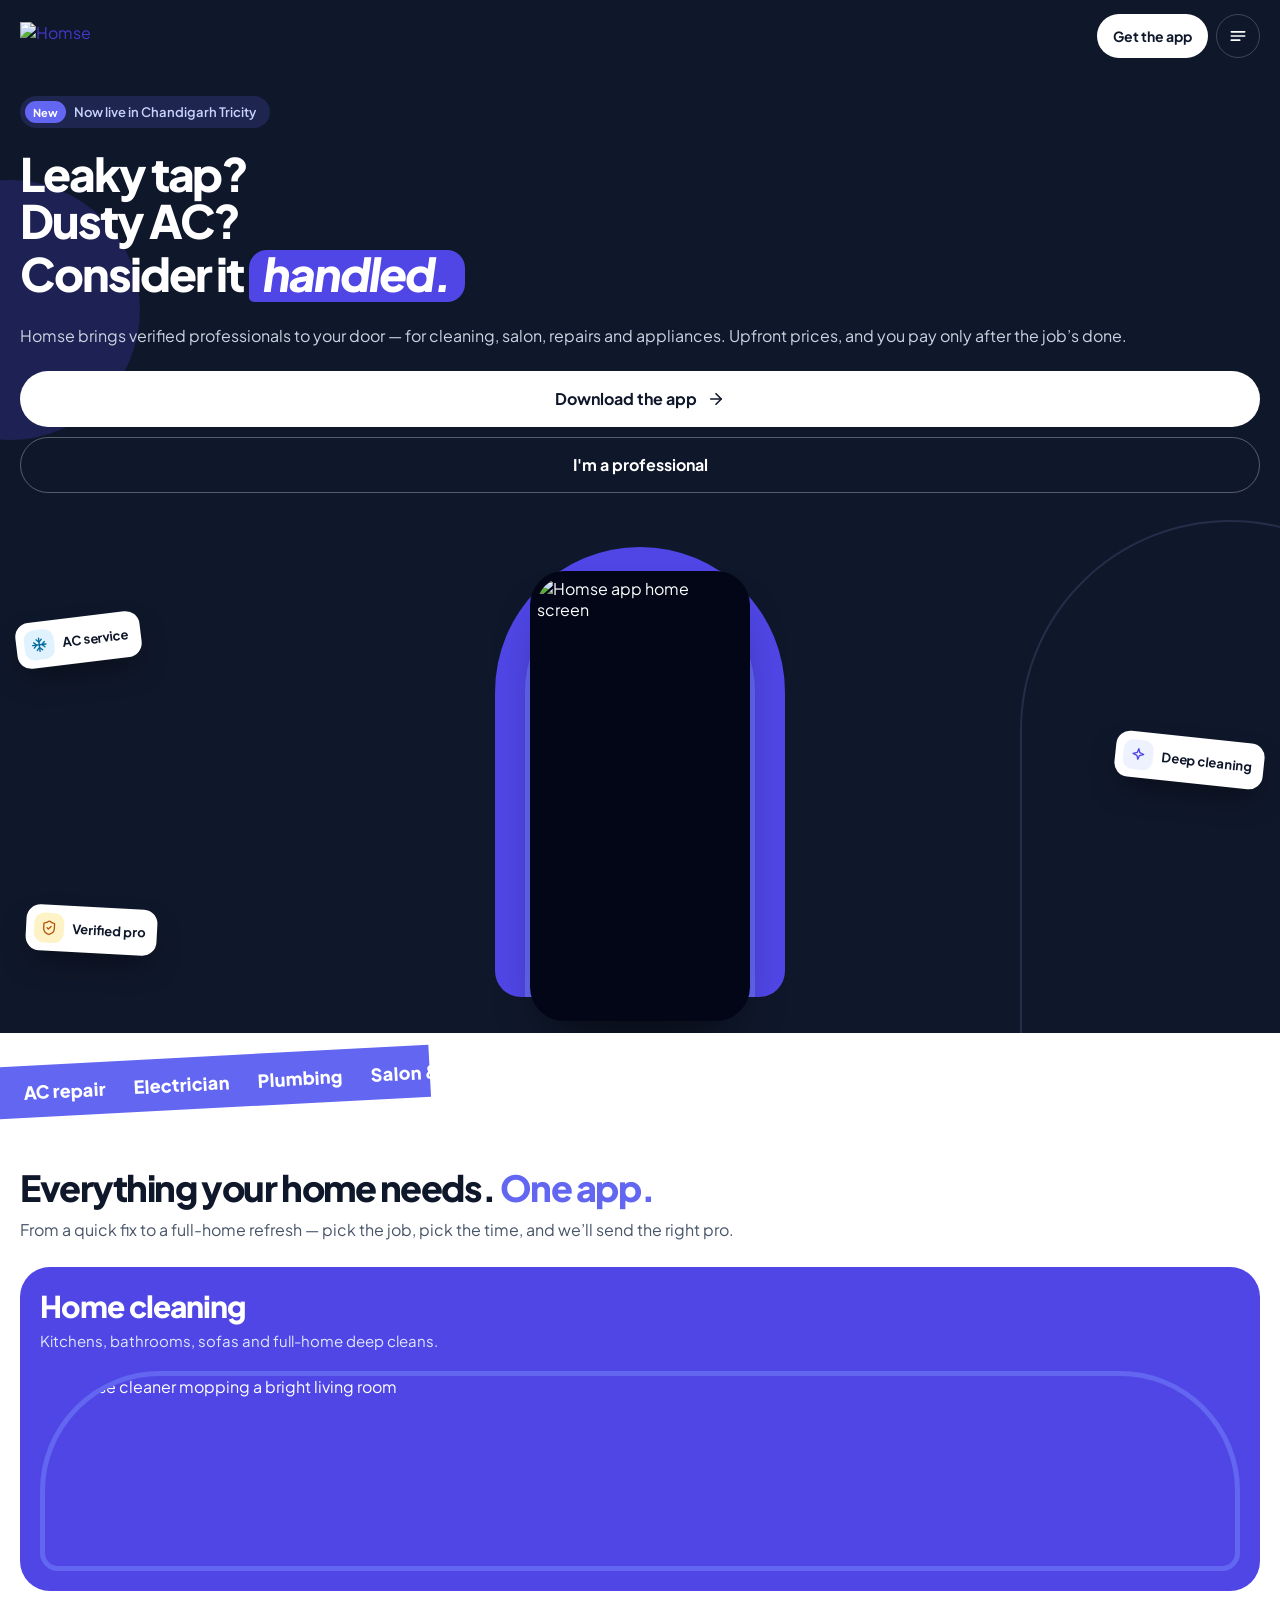
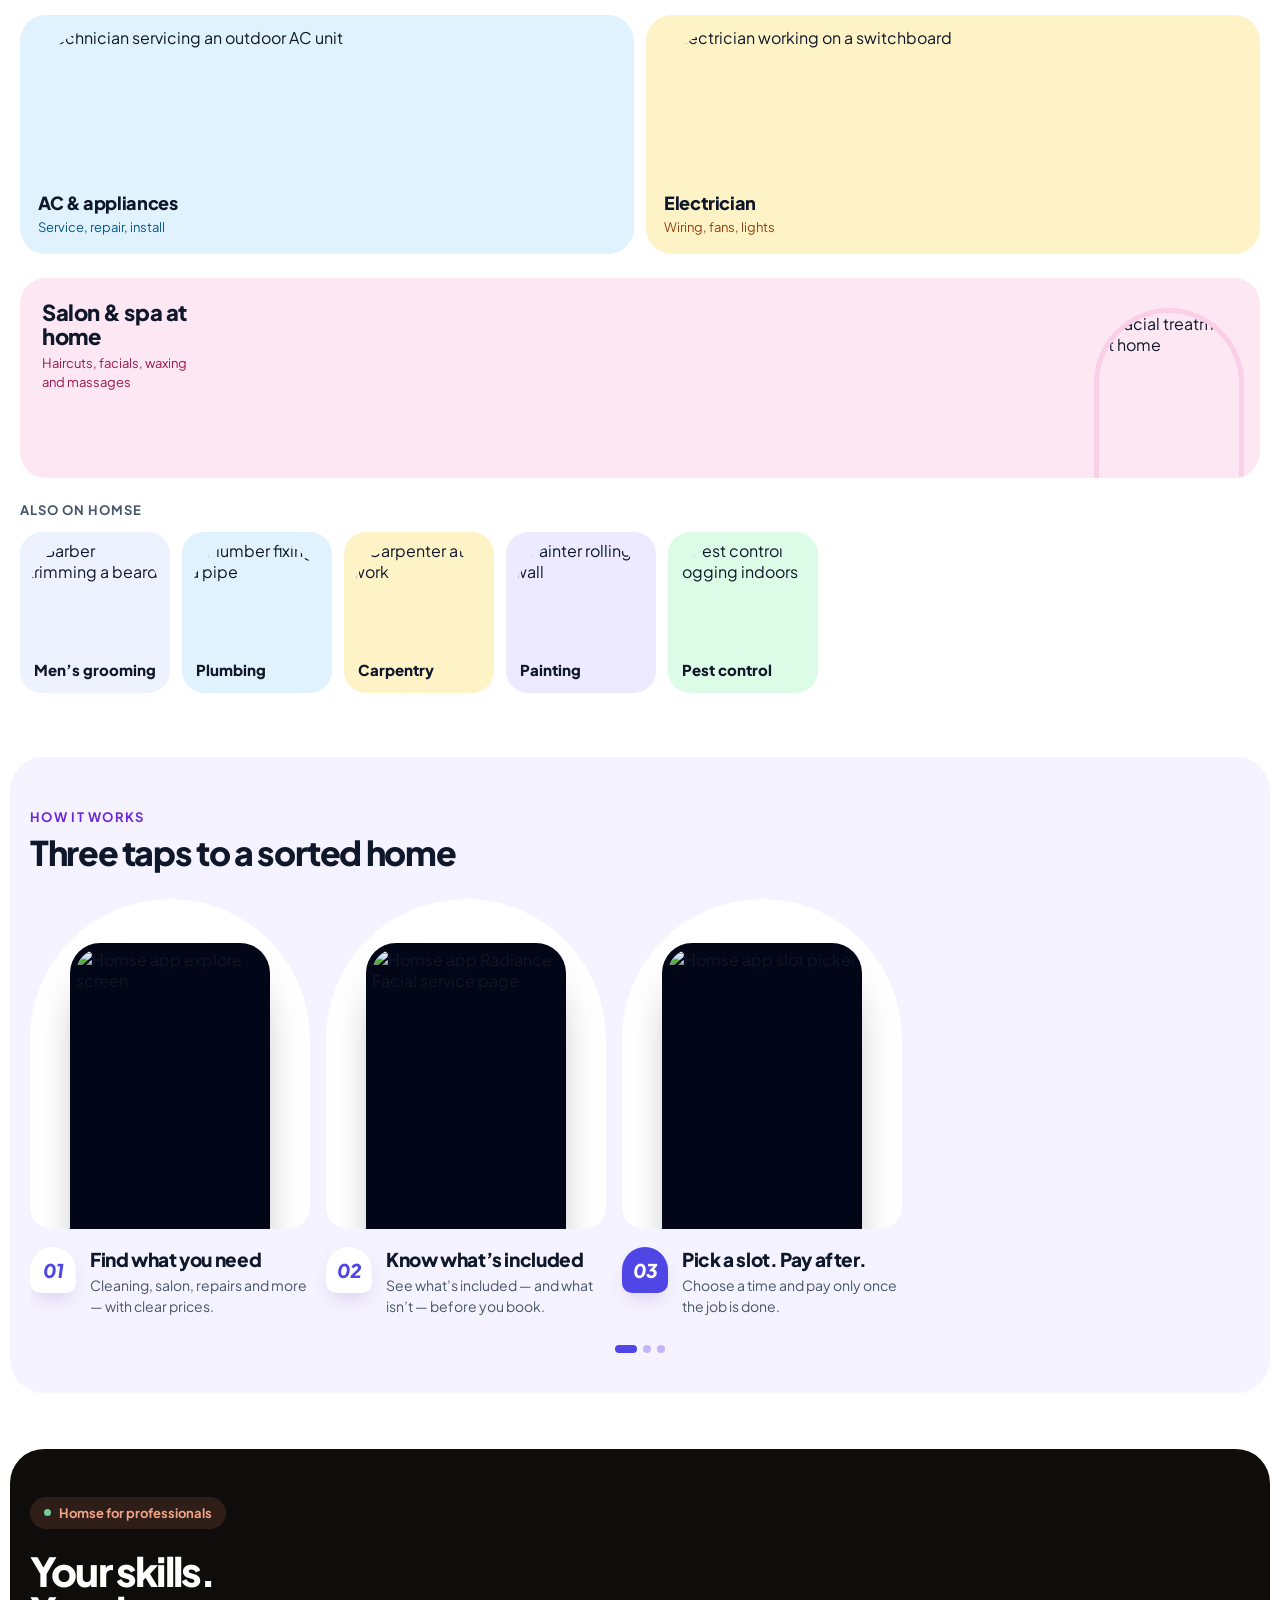
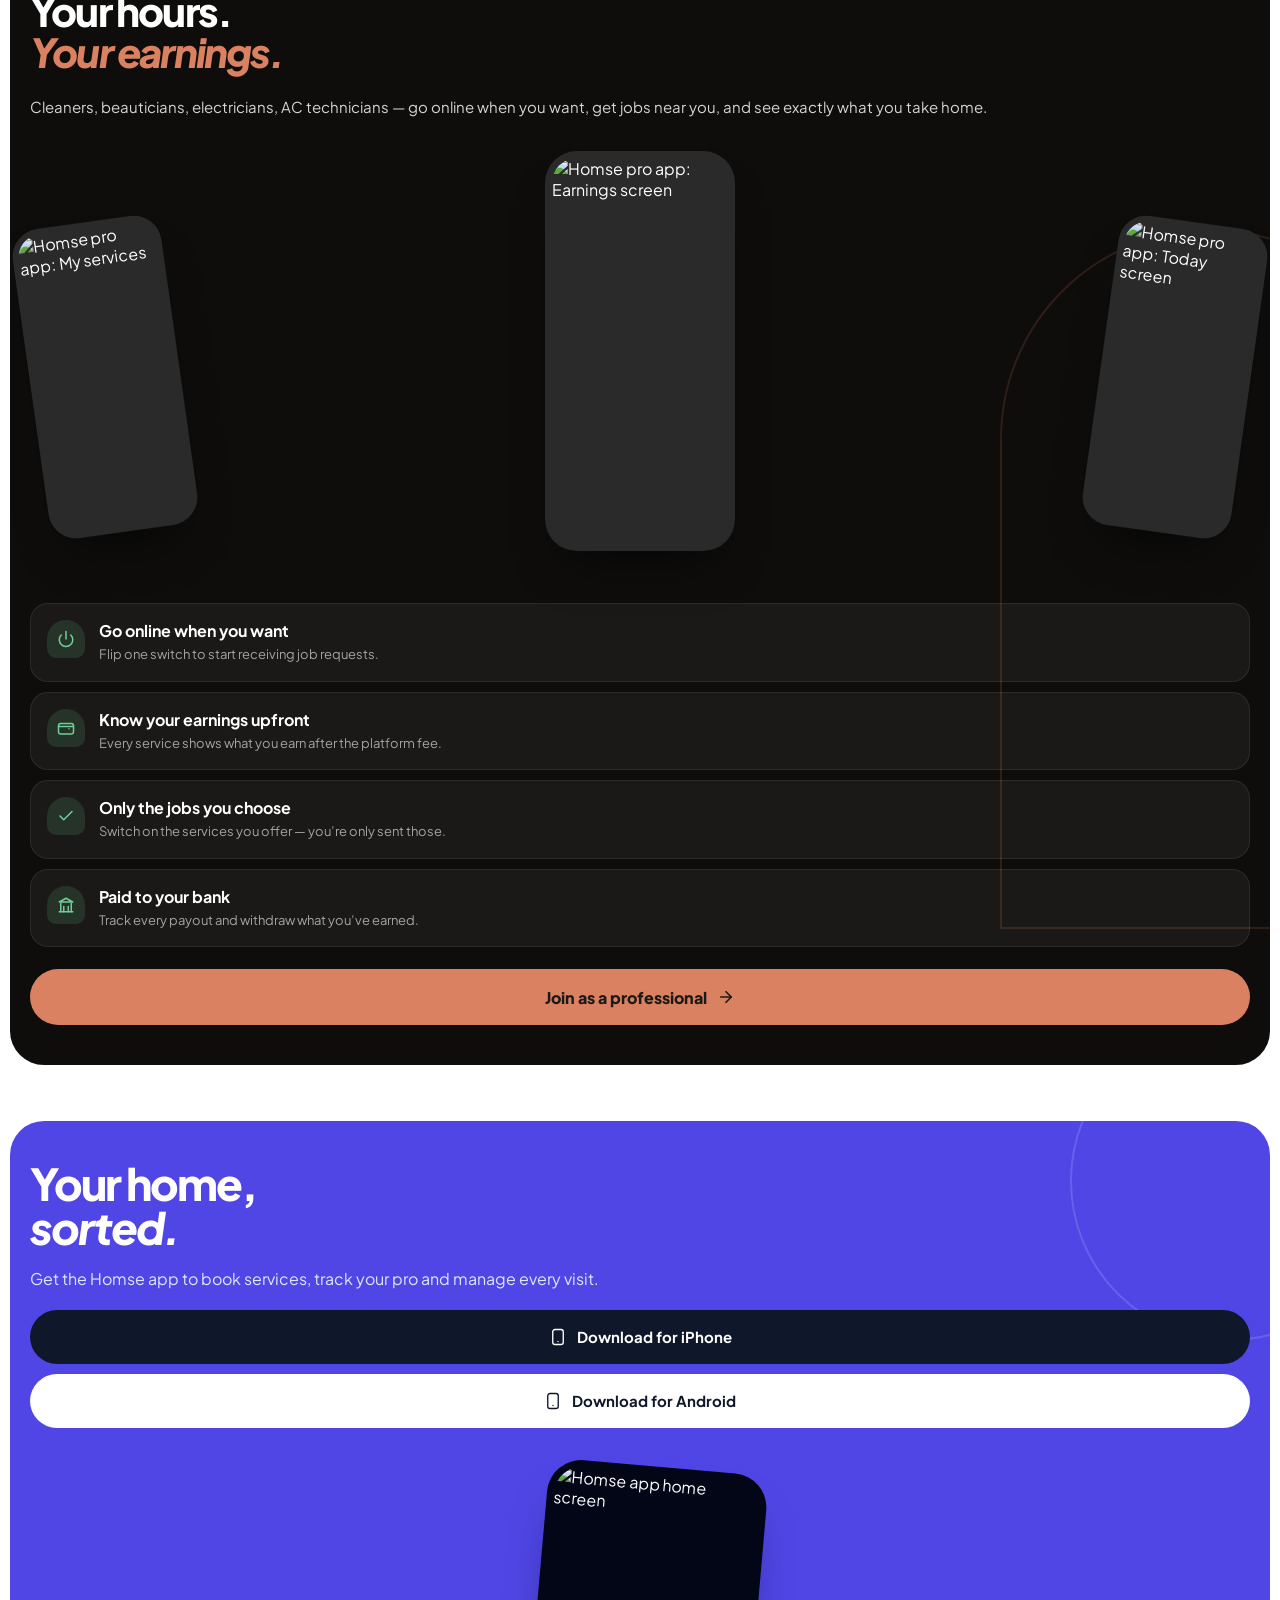
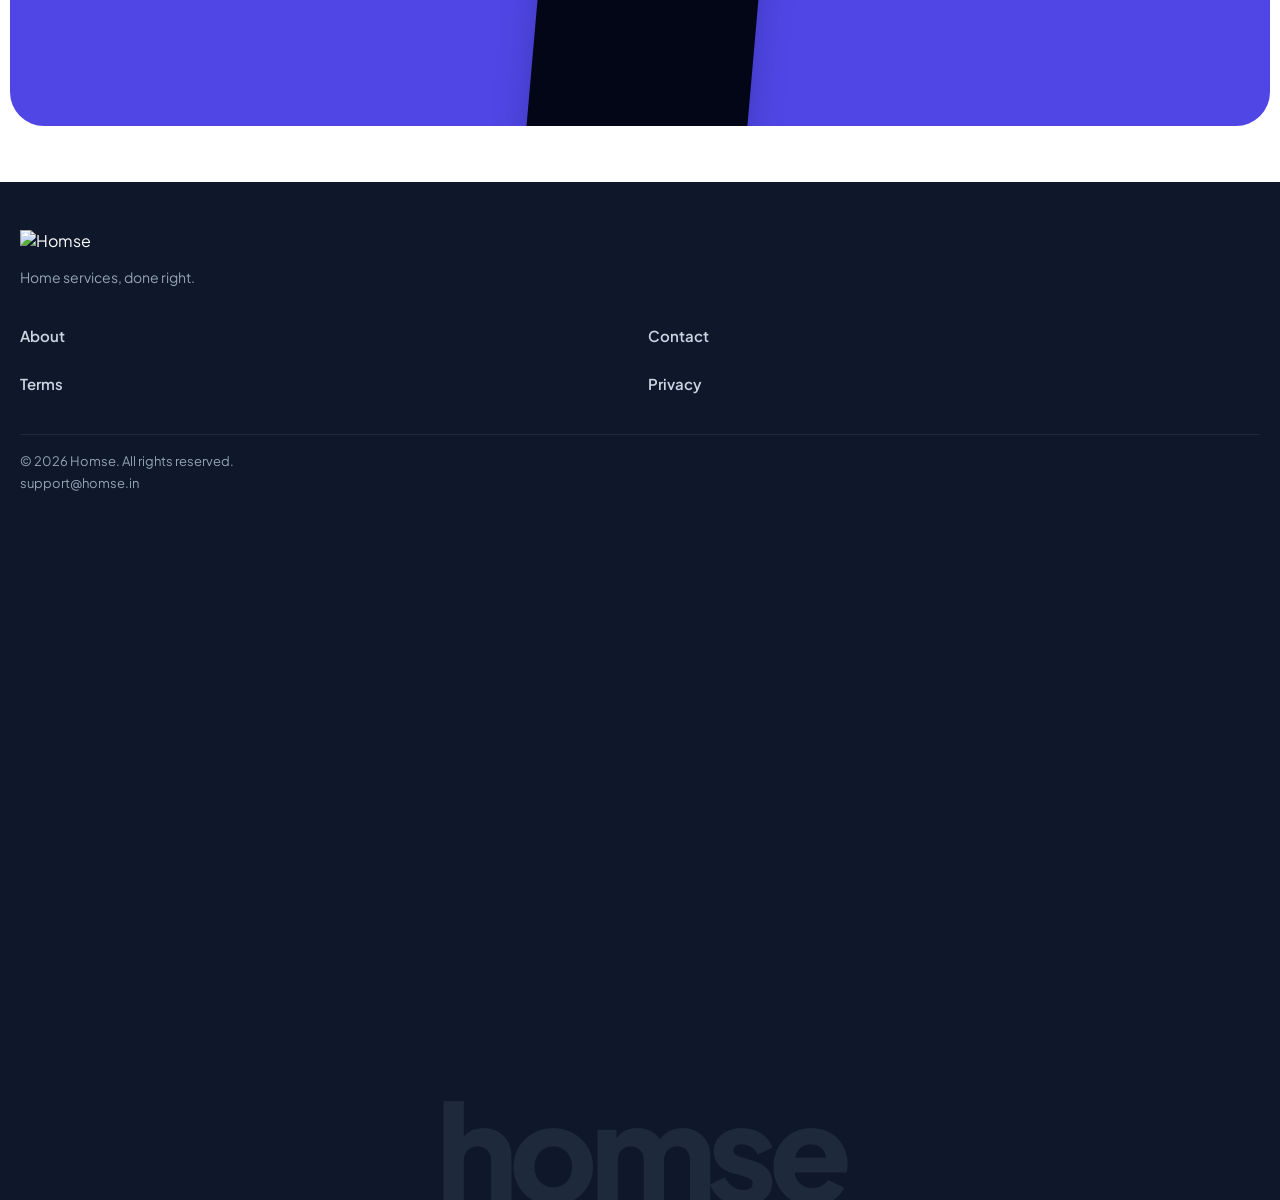
==== commit 8c8d3bb5: "Update index.html" ====
--- a/public/homse-mobile/index.html
+++ b/public/homse-mobile/index.html
@@ -142,7 +142,7 @@
 <a href="#top" style="display: flex; align-items: center; min-height: 44px; color: #CBD5E1">Terms</a>
 <a href="#top" style="display: flex; align-items: center; min-height: 44px; color: #CBD5E1">Privacy</a>
 </nav>
-<div style="display: flex; flex-direction: column; gap: 6px; padding-top: 18px; border-top: 1px solid #1E293B; font-size: 13px; color: #94A3B8"><span>© 2026 Homse. All rights reserved.</span><span>[Contact email / phone]</span></div>
+<div style="display: flex; flex-direction: column; gap: 6px; padding-top: 18px; border-top: 1px solid #1E293B; font-size: 13px; color: #94A3B8"><span>© 2026 Homse. All rights reserved.</span><span>support@homse.in</span></div>
 <div aria-hidden="true" style="margin-top: auto; font-size: 136px; line-height: 0.74; font-weight: 800; letter-spacing: -0.06em; color: #1E293B; text-align: center; white-space: nowrap">homse</div>
 </footer>
 
@@ -152,7 +152,8 @@
 const menu=document.getElementById('mobile-menu');
 menuButton.addEventListener('click',()=>{const open=menu.hasAttribute('hidden');menu.toggleAttribute('hidden',!open);menuButton.setAttribute('aria-expanded',String(open));menuButton.setAttribute('aria-label',open?'Close menu':'Open menu')});
 menu.addEventListener('click',e=>{if(e.target.closest('a')){menu.hidden=true;menuButton.setAttribute('aria-expanded','false');menuButton.setAttribute('aria-label','Open menu')}});
+document.addEventListener('click',e=>{const link=e.target.closest('a[href^="#"]');if(!link)return;const target=document.getElementById(link.getAttribute('href').slice(1));if(!target)return;e.preventDefault();const frame=window.frameElement;if(frame){const top=frame.getBoundingClientRect().top+window.parent.scrollY+target.getBoundingClientRect().top;window.parent.scrollTo({top,behavior:matchMedia('(prefers-reduced-motion: reduce)').matches?'instant':'smooth'});}else target.scrollIntoView({behavior:'smooth'});});
 const track=document.querySelector('.steps-track');const dots=[...document.querySelectorAll('.step-dots button')];const cards=[...track.children];
 dots.forEach((dot,i)=>dot.addEventListener('click',()=>cards[i].scrollIntoView({behavior:'smooth',block:'nearest',inline:'start'})));
 track.addEventListener('scroll',()=>{const index=Math.min(cards.length-1,Math.round(track.scrollLeft/296));dots.forEach((dot,i)=>{if(i===index)dot.setAttribute('aria-current','true');else dot.removeAttribute('aria-current')})},{passive:true});
-</script></body></html>+</script></body></html>
